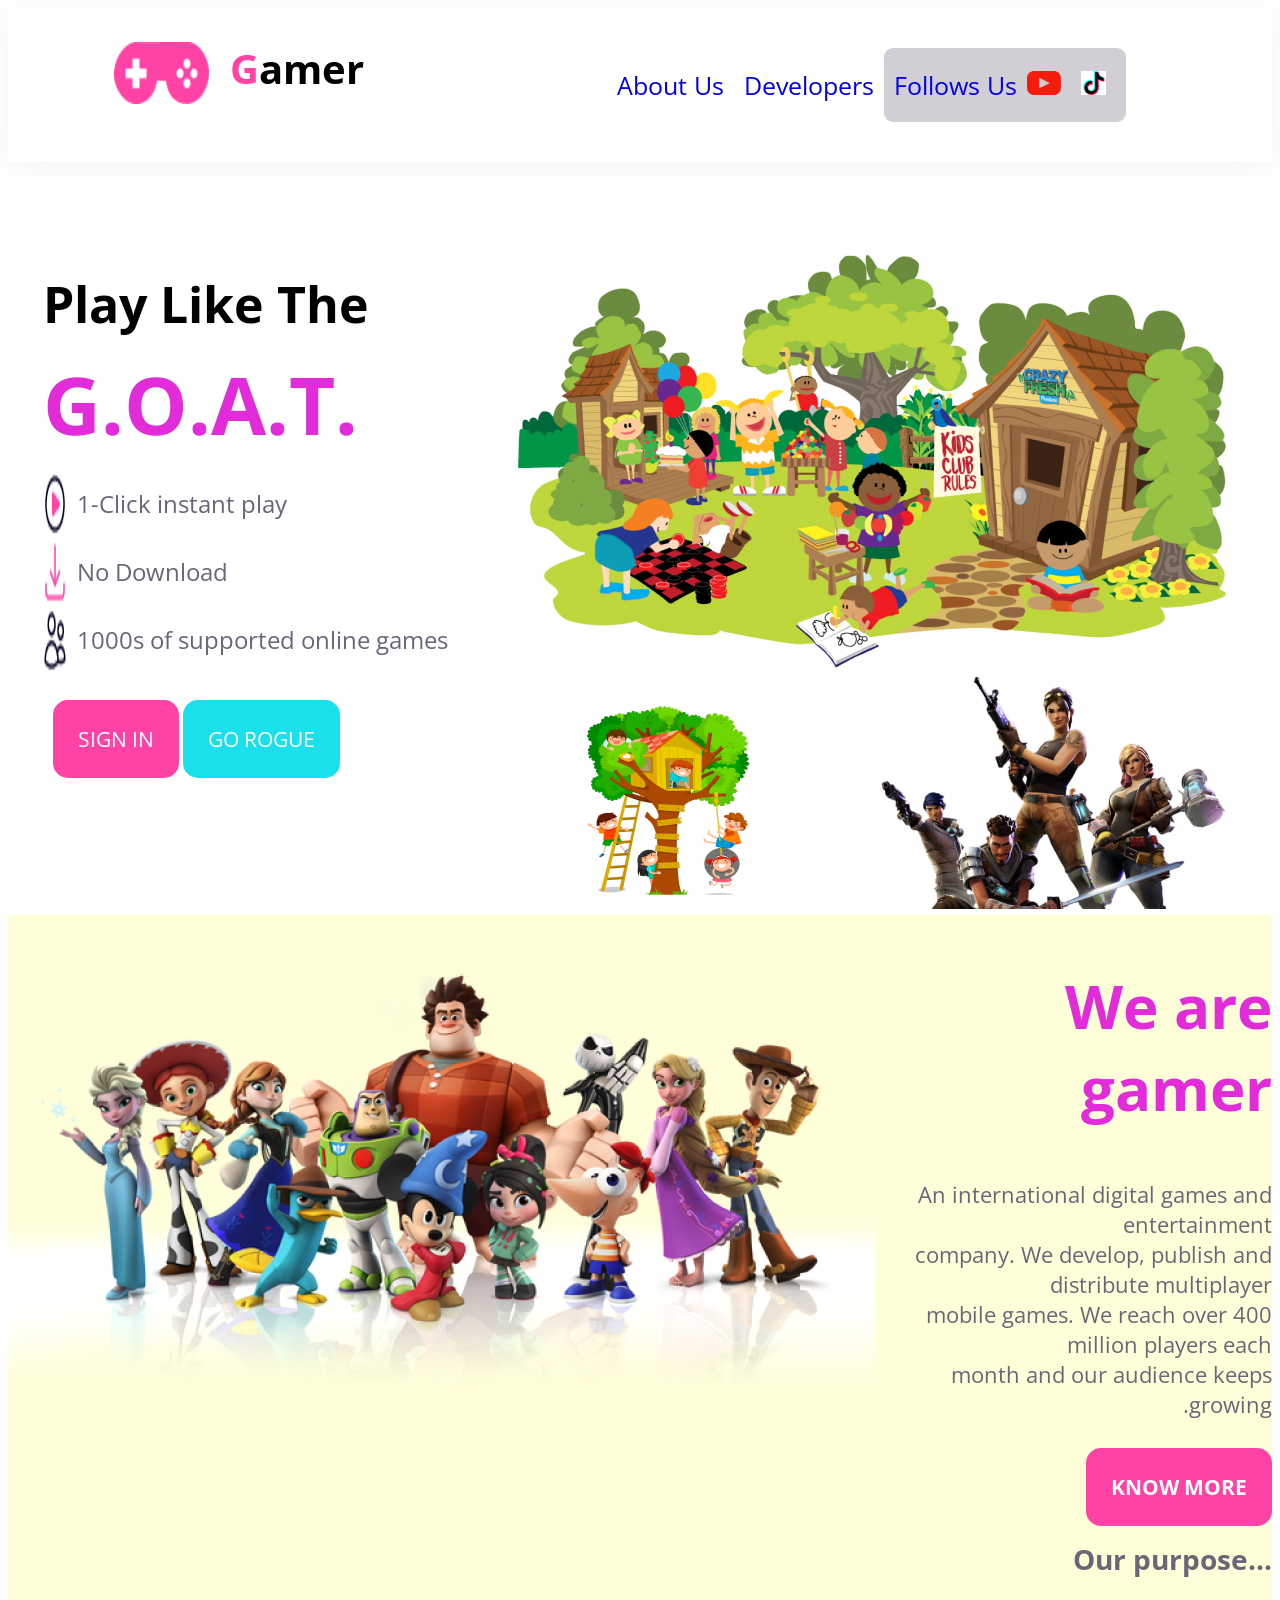
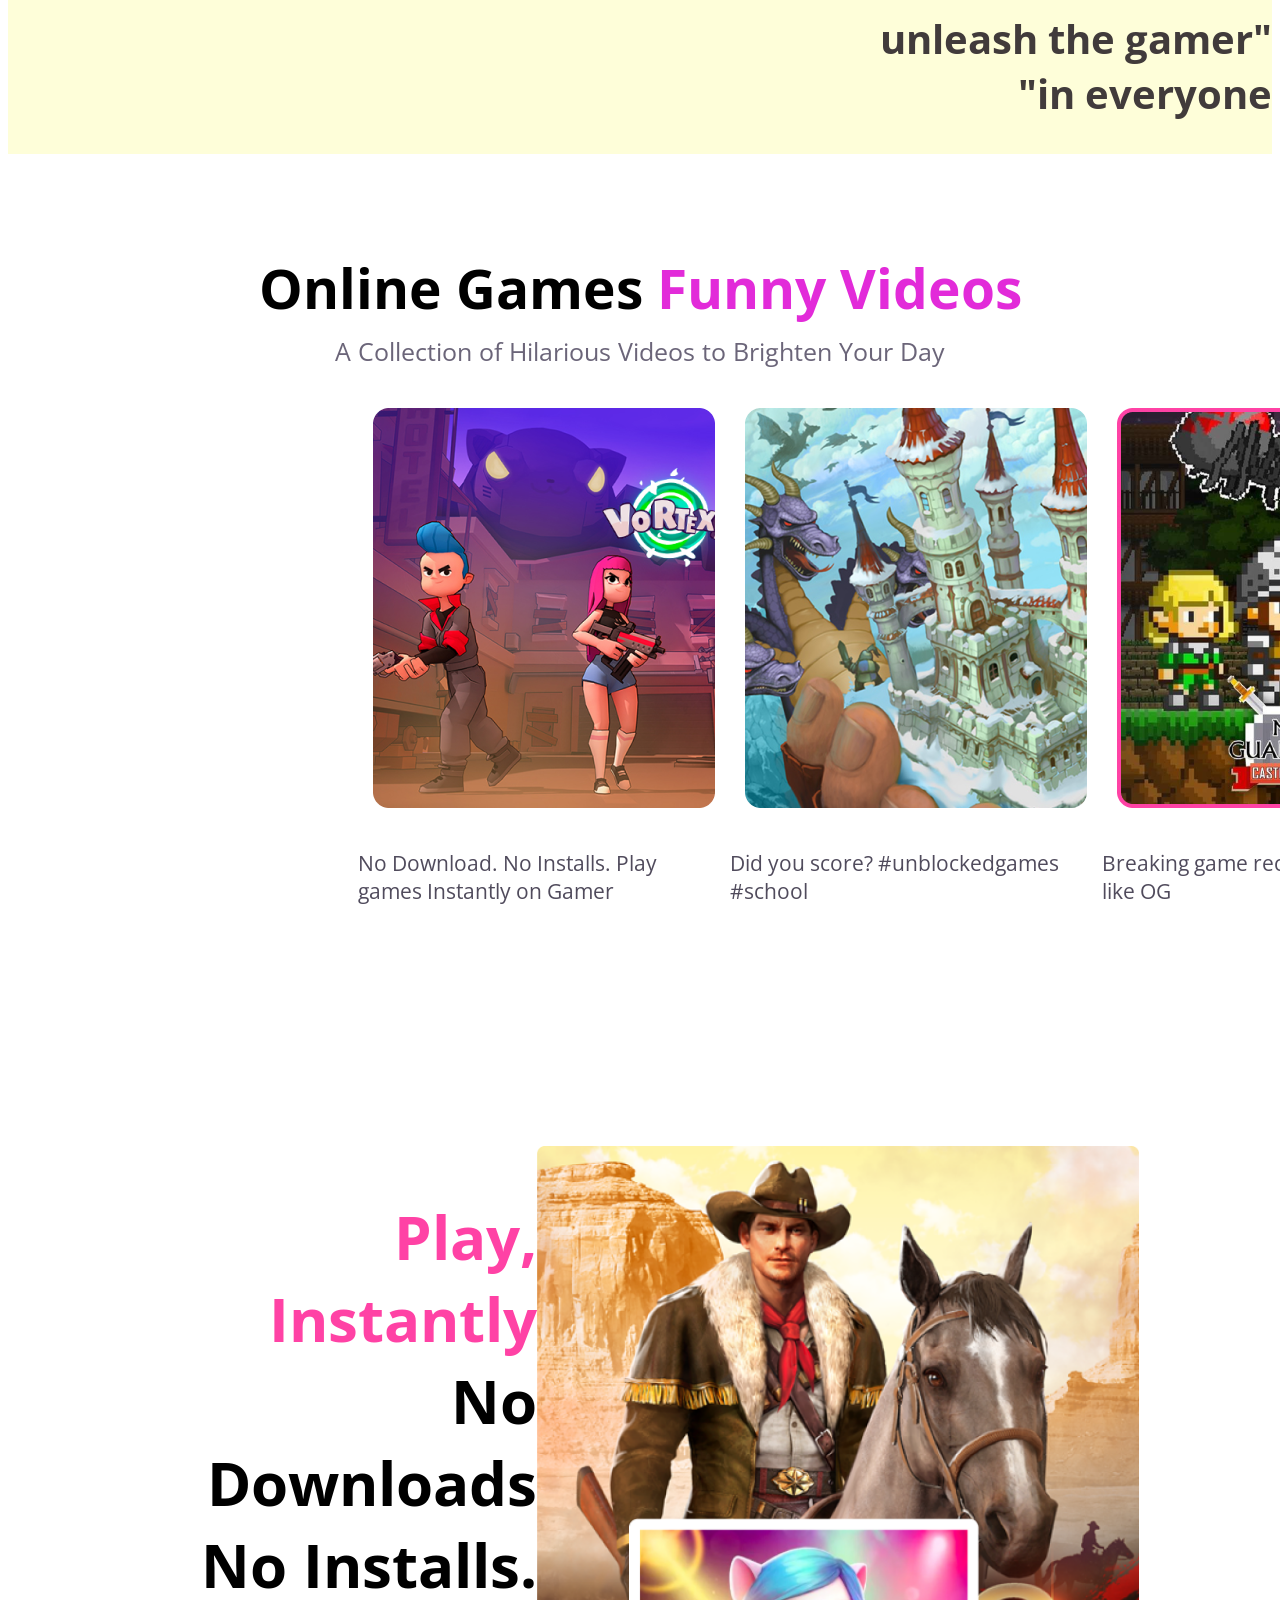
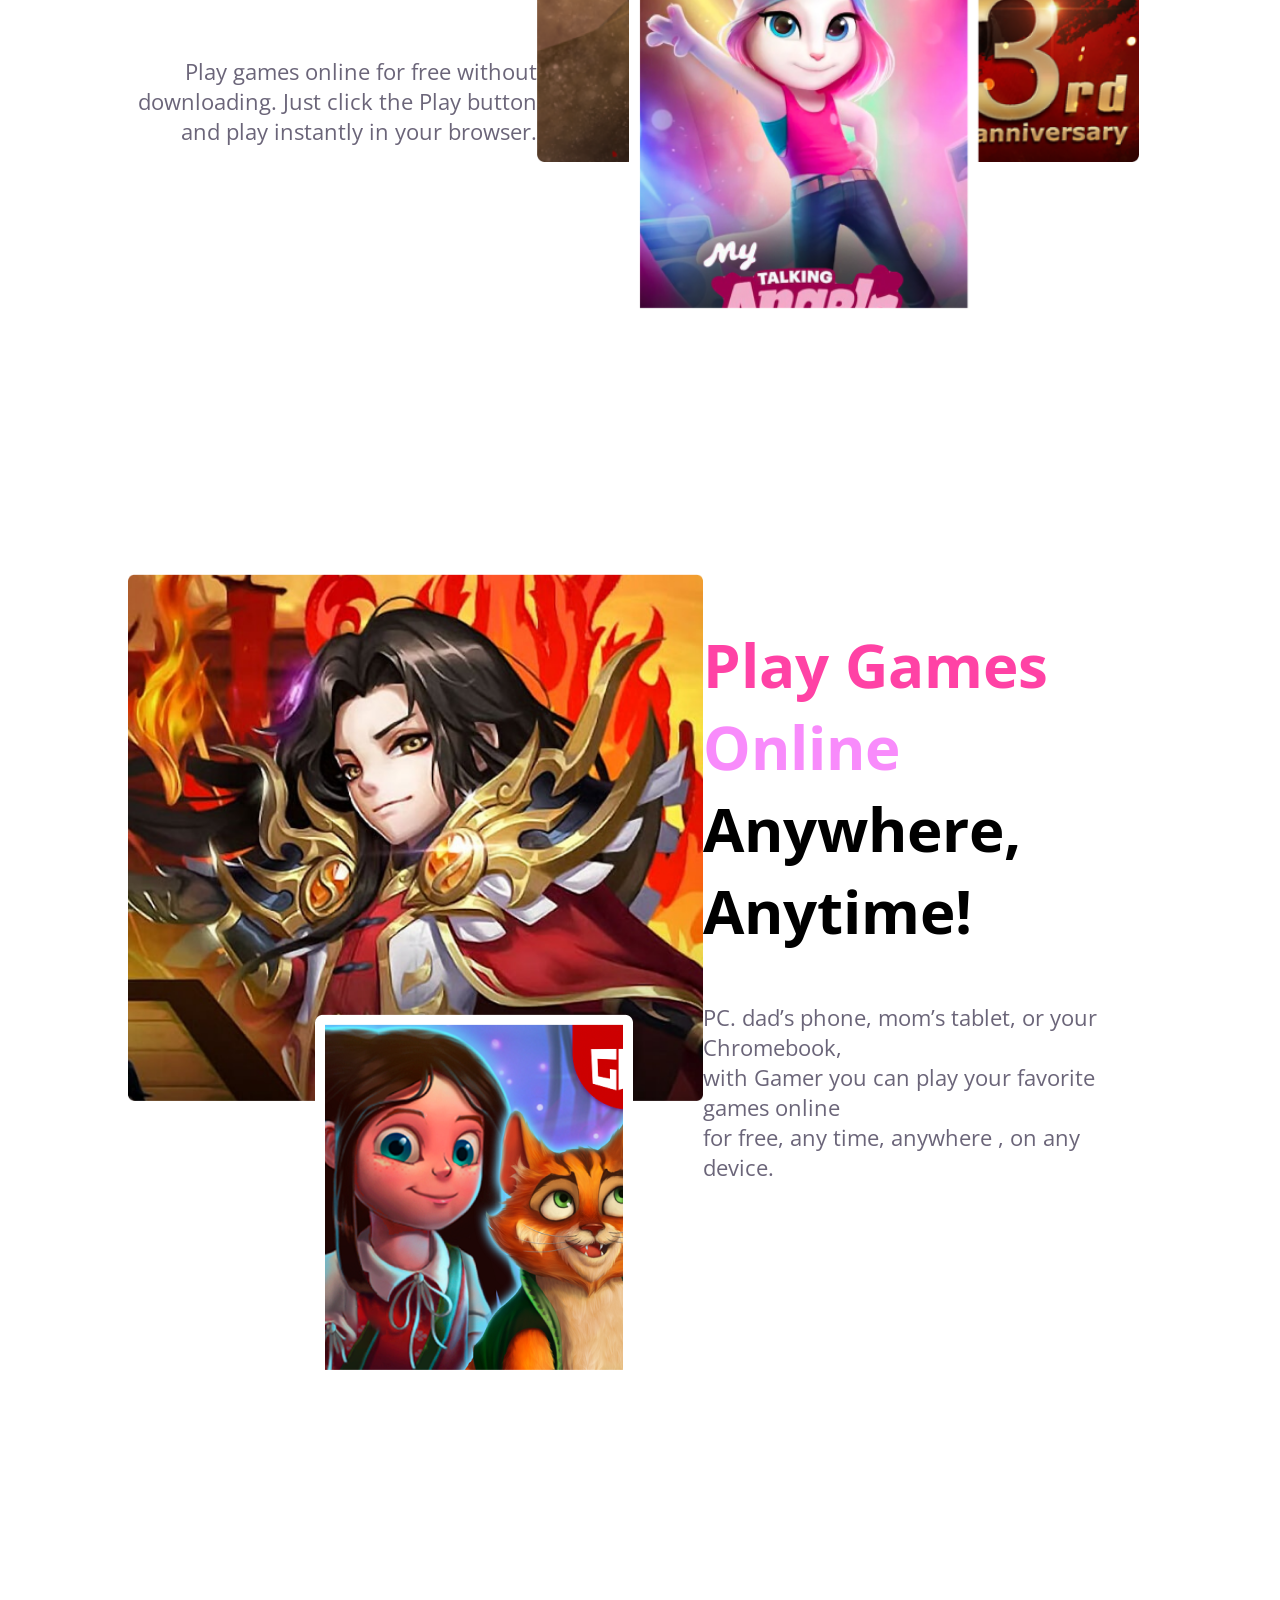
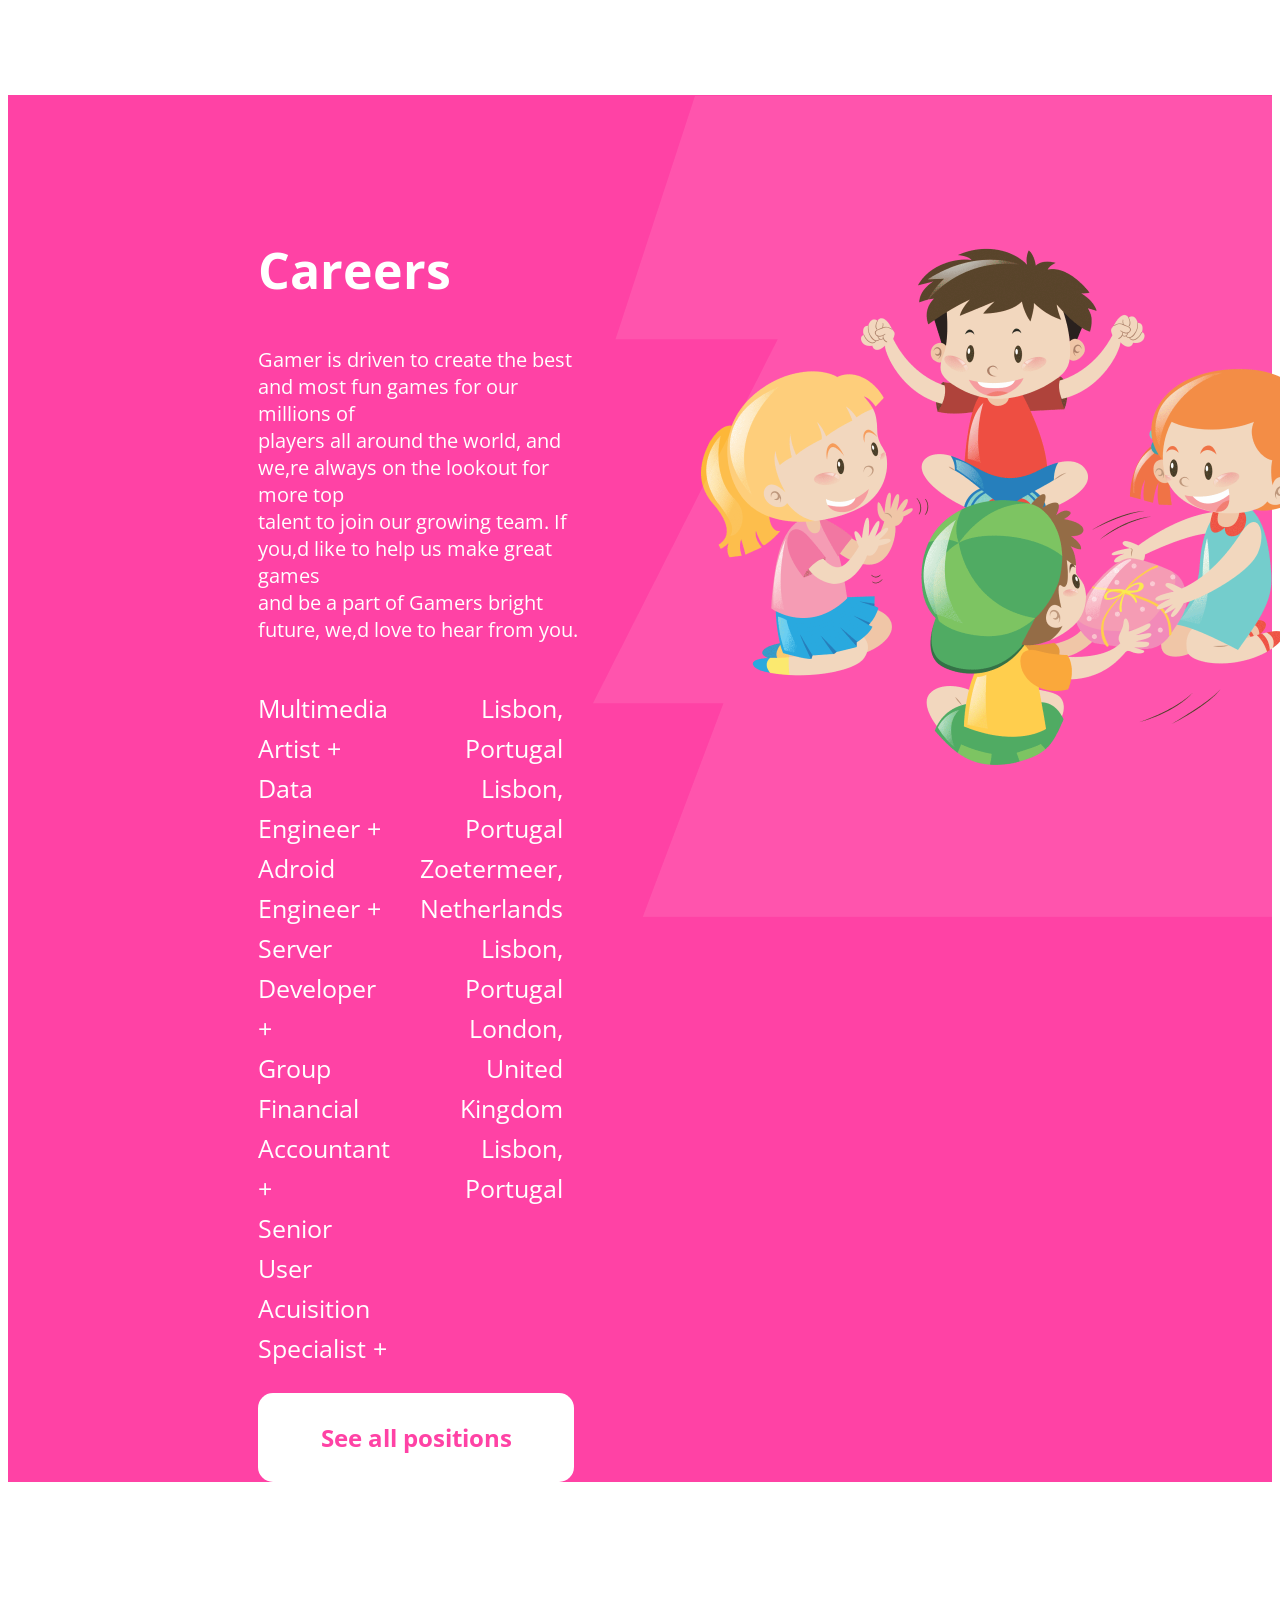
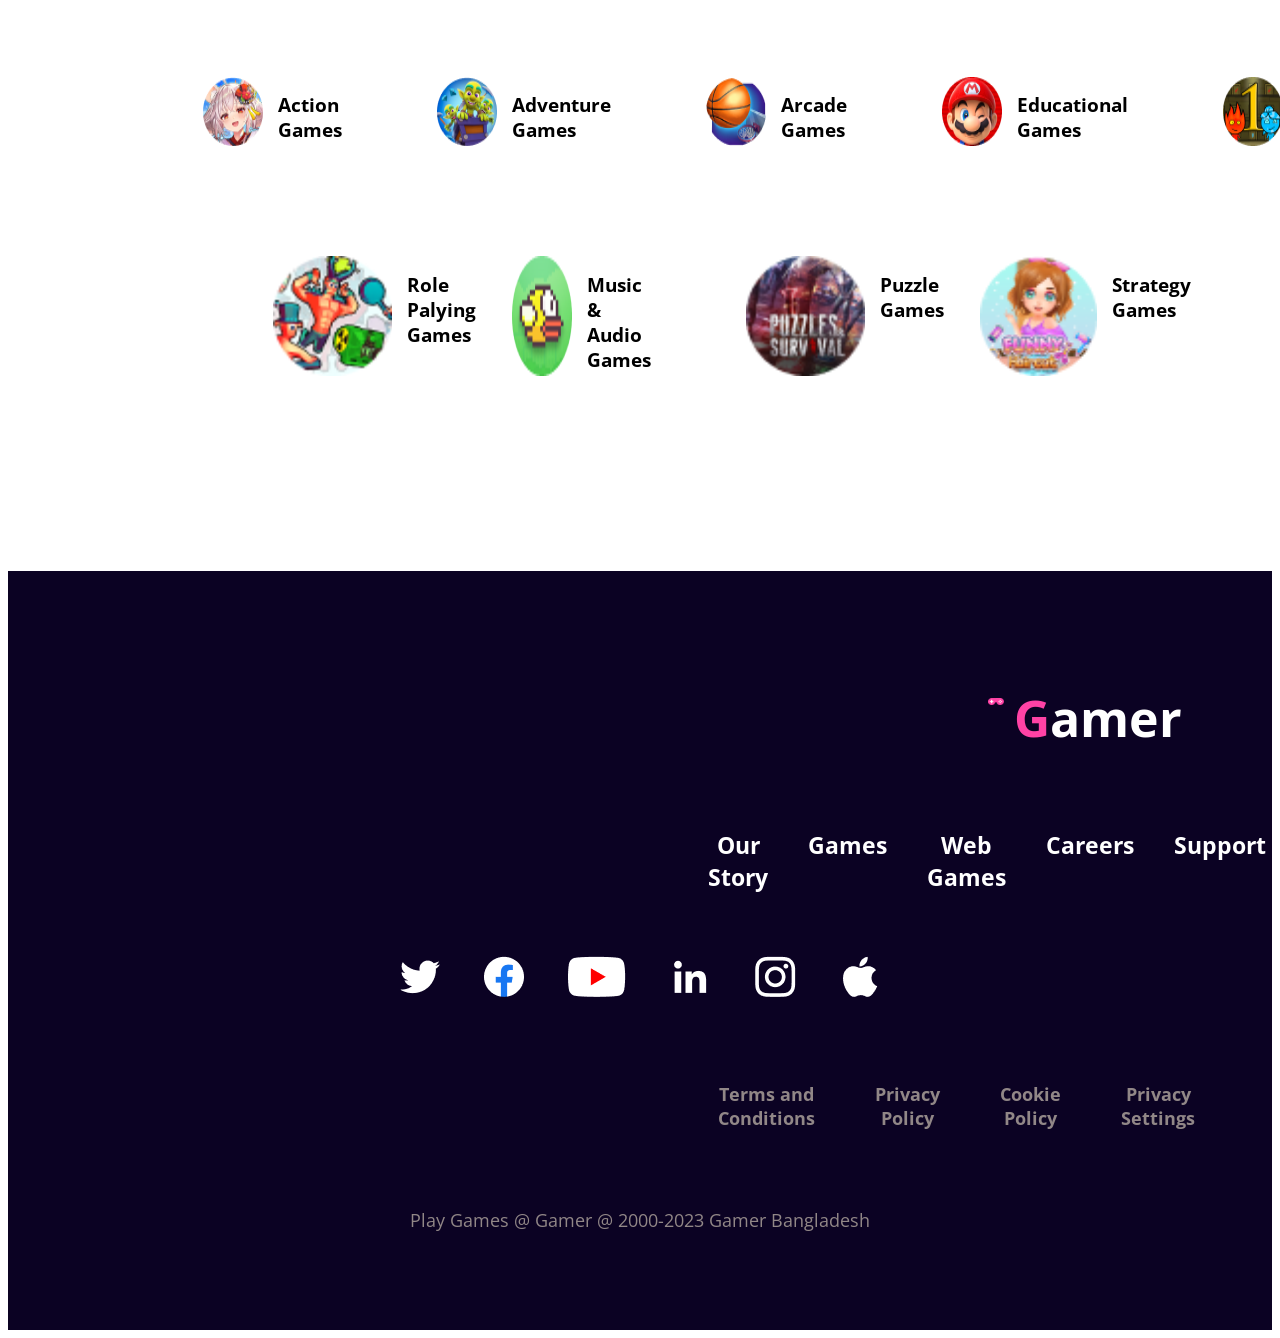
==== index.html @ 328d9df9 "second commit" ====
<!DOCTYPE html>
<html lang="en">
<head>
    <meta charset="UTF-8">
    <meta name="viewport" content="width=device-width, initial-scale=1.0">
    <title> Gamer website</title>
    <link rel="stylesheet" href="gamer.css">
</head>
<body>
     <header>
        <nav>
             <div class="gamer_logo">
                <img src="images/Frame (3).png">
                <h1><span class="game_title">G</span>amer</h1>
             </div> 
             <div class="nav_title">
                <ul>
                    <li><a href="#">About Us</a></li>
                    <li><a href="#"> Developers</a></li>
                    <botton class="menu_logo">
                        <a href="#">Follows Us
                        <li><img src="images/Vector (1).png" alt=""></li>
                        <li><img src="images/tik-tok 1 (2).jpg" alt=""></li>
                    </a>
                    </botton>
                </ul>
             </div>
        </nav>
    </header>
      <main>
     <section class="main_container">
            <div class="play_container">
          <div class="play_titles">
          <h2>Play Like The</h2>
          <h1>G.O.A.T.</h1>
        <div class="banner_des">
            <img src="images/Frame.png" alt="">
            <p>1-Click instant play</p>
        </div>
        <div  class="banner_des">
            <img src="images/Frame (2).png" alt="">
            <p>No Download</p>
        </div>
        <div  class="banner_des">
            <img src="images/Frame (4).png" alt="">
            <p>1000s of supported online games</p>
        </div>
          <div class="bottom">
          <bottom class="btn_primary"> SIGN IN</bottom>
          <bottom class="btn_secondry">GO ROGUE</bottom>
          </div>
          </div>
          <div class="banner_img">
          <img src="images/Group 18.png">
          </div>
        </div>
<!-- 1st section 1st part  close-->
        
        <div class="play_des">
        <div> 
            <img src="images/pngwing 4.png">
        </div>
        <div class="game_info">
            <h1 dir="rtl">We are gamer</h1>
            <p dir="rtl">An international digital games and entertainment <br>
                company. We develop, publish and distribute multiplayer <br>
                mobile games. We reach over 400 million players each <br>
                month and our audience keeps growing.</p>
                <h2 dir="rtl"><bottom  class="btn_primary">KNOW MORE</bottom></h2>
            <h3 dir="rtl">...Our purpose</h3>
            <h2 dir="rtl">"unleash the gamer in everyone"</h2>
        </div>
        </div>
        </section>
<!-- 1st section 2nd part close -->
         <section>
          <div class="online">
             <h1>Online Games <span class="funny">Funny Videos</span></h1>
             <p>A Collection of Hilarious Videos to Brighten Your Day</p>
          </div>
          <div class="four_img">
          <div class="image_info">
            <img src="images/Rectangle 4.png">
            <p>No Download. No Installs. Play<br>games Instantly on Gamer</p>
          </div>
          <div class="image_info">
            <img src="images/Rectangle 5.png">
            <p>Did you score? #unblockedgames<br>#school</p>
          </div>
          <div class="image_info">
            <img src="images/Rectangle 7.png">
            <p>Breaking game records<br>
                like OG</p>
          </div>
          <div class="image_info">
            <img src="images/Rectangle 6.png">
            <p>Busted gaming on school laptop,<br>
                but you are still lit.</p>
          </div>
        </div>
        </section> 
<!-- second section done -->
        <section class="main_3rd_section">
    <div class="img_title">
        <div class="img_title_info">
            <h1 dir="rtl"><span class="Instantly">,Play Instantly</span><br>No Downloads<br>.No Installs</h1>
            <p dir="rtl">Play games online for free without<br> downloading. Just click the Play button<br> 
            .and play instantly in your browser</p>
        </div>
        <div>
            <img src="images/Rectangle 55.png" alt="">
        </div>
    </div>
        <div class="position_img_1">
            <img src="images/Rectangle 66.png" alt="">
        </div>
        <!-- 1st part done of 3rd section -->
    <div class="img_title">
        <div>
          <img src="images/Rectangle 67.png">
        </div>
        <div class="img_title_info">
         <h1><span class="Instantly">Play Games</span> <br><span class="anywhere">Online</span> Anywhere,<br> Anytime!</h1>
         <p>PC. dad’s phone, mom’s tablet, or your Chromebook,<br> 
            with Gamer you can play your favorite games online <br>
            for free, any time, anywhere , on any device.</p>
        </div>
    </div>
        <div class="position_img_2">
            <img src="images/Rectangle 78.png" alt="">
        </div>
        <!-- 2nd part done of 3rd section -->
       </section>
     <section class=" main_fourth">
        <div class="careers">
        <div class="careers_info">
        <h1>Careers</h1>
        <p>Gamer is driven to create the best and most fun games for our millions of <br>
            players all around the world, and we,re always on the lookout for more top <br>
            talent to join our growing team. If you,d like to help us make great games <br>
            and be a part of Gamers bright future, we,d love to hear from you.</p>
        </div>
        <div class="description_p">
        <div>
            <p>Multimedia Artist +<br>

                Data Engineer +<br>
                
                Adroid Engineer +<br>
                
                Server Developer +<br>
                
                Group Financial Accountant +<br>
                
                Senior User Acuisition Specialist +</p>
        </div>
        <div>
            <p dir="rtl">Lisbon, Portugal<br>

                Lisbon, Portugal<br>
                
                Zoetermeer, Netherlands<br>
                
                Lisbon, Portugal<br>
                
                London, United Kingdom<br>
                
                Lisbon, Portugal</p>
        </div>
    </div>
        <div class="see_all">
            <h2>See all positions</h2>
        </div>
    </div>
        <div class="banner_img">
            <img src="images/Group 65.png" alt="">
        </div>
       </section>
       <!-- fourth section done -->
           <section>
            <div class="icons_container">
            <div class="five_icons">
                   <div class="icons_title">
                    <img src="images/Rectangle 11.png" alt="">
                    <h3>Action Games</h3>
                   </div>
                   <div class="icons_title">
                    <img src="images/Rectangle 12.png" alt="">
                    <h3>Adventure Games</h3>
                   </div>
                   <div class="icons_title">
                    
                    <img src="images/Rectangle 13.png" alt="">
                    <h3>Arcade Games</h3>
                   </div> 
                   <div class="icons_title">
                    <img src="images/Rectangle 14.png" alt="">
                    <h3>Educational Games</h3>
                   </div>
                   <div class="icons_title">
                    <img src="images/Rectangle 15.png" alt="">
                    <h3>Word Games</h3>
                   </div>
            </div>
             <div class="four_icons">
                <div class="icons_title">
                    <img src="images/Rectangle 16.png" alt="">
                    <h3>Role Palying Games</h3>
                </div>
                <div class="icons_title">
                    <img src="images/Rectangle 17.png" alt="">
                    <h3>Music & Audio Games</h3>
                </div>
                <div class="icons_title">
                    <img src="images/Rectangle 18.png" alt="">
                    <h3>Puzzle Games</h3>
                </div>
                <div class="icons_title">
                    <img src="images/Rectangle 19.png" alt="">
                    <h3>Strategy Games</h3>
                </div>
            </div>
        </div>
        </section>
        <!-- fifth section done -->
    </main>
    <!-- Footer starting -->
     <footer class="footer_container">
        <div class="gamer_picture">
            <img src="images/Frame (3).png">
            <h1><span class="game_title">G</span>amer</h1>
         </div>
         <div class="footer_des">
            <h3>Our Story</h3>
            <h3>Games</h3>
            <h3>Web Games</h3>
            <h3>Careers</h3>
            <h3>Support</h3>
            <h3>My Account</h3>
         </div>
         <div class="social_icons">
            <img src="images/twitter 1.png" alt="">
            <img src="images/facebook 1.png" alt="">
            <img src="images/Group 49.png" alt="">
            <img src="images/linkedin 1.png" alt="">
            <img src="images/instagram 1.png" alt="">
            <img src="images/apple 1.png" alt="">
         </div>
         <div class="terms">
            <h5>Terms and Conditions</h5>
            <h5>Privacy Policy</h5>
            <h5>Cookie Policy</h5>
            <h5>Privacy Settings</h5>
         </div>
         <div class="footer_nav">
         <p>Play Games @ Gamer @ 2000-2023 Gamer Bangladesh</p>
        </div>
    </footer> 
</body>
</html>
---- gamer.css ----
@import url('https://fonts.googleapis.com/css2?family=Open+Sans:ital,wght@0,300..800;1,300..800&display=swap');
*{
    font-family:  "Open Sans", sans-serif;

}
 
 header{
    background: #FFF;
    box-shadow: 0px 4px 30px 0px rgba(0, 0, 0, 0.05);
} 
nav{
    display: flex;
    justify-content: space-around;
    justify-items: center;
}
.gamer_logo{
    display:flex;
    text-align: center;
    gap:20px;
} 
.gamer_logo img{
    width:40%;
    height:40%;
    padding-top: 34px;
}
.gamer_logo h1{
    font-size:40px;
} 
.game_title{
    color:#FF42A5;
}
.nav_title ul li{
        padding:10px;
        list-style:none;
}
.nav_title ul li a{
    text-decoration: none;
    font-size: 25px;
}
.nav_title ul{
    display:flex;
    margin:20px;
    padding:20px;
    align-items: center;
    
}
.menu_logo a{
   display:flex;
   align-items: center;
   text-decoration: none;
   font-size: 25px;
}
.menu_logo{
    border:none;
    border-radius: 9px;
    background-color: rgb(11,2,35,0.19);
    padding:10px;
}

/* header done */



.play_titles h2{
      font-size: 50px;
}
.play_titles h1{
    font-size: 80px;
    color:rgb(226, 43, 217);
    line-height: 0.01px;
}
.banner_des {
    display:flex;
    
}
.banner_des p{
    color: #6b6579;
    font-size:24px;
    line-height:20.09px;
    padding-left:10px;
}

.bottom{
    padding-top:40px;
    margin:10px;
}
.btn_primary{
    color:white;
    background-color: #FF42A5;
    border-radius: 15px;
    font-size:21px;
    padding:25px;
}
.btn_secondry{
    color:white;
    background-color:rgb(25, 224, 235);
    border-radius: 15px;
    font-size:21px;
    padding:25px;
}
/* .play_titles{

    background-image: url(images/Group 14.png);
    background-size:cover;
} */
.main_container{
    padding:66px 0px 88px 0px;
}
.play_container{
    display: flex;
    justify-content: space-around;
}
.play_des{
    display:flex;
    justify-content: space-around;
    background-color: rgb(254, 254, 217);
}
.game_info h1{
    font-size: 60px;
    color:rgb(226, 43, 217);
}
.game_info p{
    font-size:22px;
    color: #6b6579;
}
.game_info h3{
    font-size: 28px;
    color: #6b6579;
}
.game_info h2{
    font-size: 40px;
    color:rgb(65, 59, 59);
}
/* .game_info .bottom{
    padding-right:
} */


/* 1st section done */

.funny{
    color:rgb(226, 43, 217);
}
.online{
    text-align: center;
}
.online h1{
    font-size: 55px;
    font-weight: 900px;
    line-height: 0.01;
}
.online p{
    font-size: 25px;
    color: #6b6579;
}
.image_info p{
    font-size:21px;
    color: #504b5c;
}
 .image_info img{
    padding:15px;
} 
.four_img{
     display:flex;
     padding-left:350px;
     padding-bottom: 100px;
}
/* second section done */

.img_title h1{
         font-size: 60px;
}
.Instantly{
        color:#FF42A5;
}
.img_title{
      display:flex;
      justify-content: space-around;
}
.img_title_info p{
     font-size: 22px;
     color: #6b6579;
}
.position_img_1{
    bottom: 100px;
    text-align: center;
    position:relative;
    top:-250px;
    right:-170px;
}
.position_img_1 img{
    width:350px;
}
.img_title img{
    width:100%;
}
/* 1st part done of 3rd section */
.position_img_2{
    text-align: center;
    position:relative;
    bottom:190px;
    left:-160px;
}
.anywhere{
    color:#f88bfb;
}
 .main_3rd_section{
    padding:70px;
    margin:50px;
    max-width: 80%;
 }
/* 2nd part done of 3rd section */


.main_fourth{
    color:#FFF;
    background-color: #FF42A5;
    display:flex;
    justify-content: space-between;
}
.careers{
   padding-left:250px;
   padding-top:100px;
}
.careers_info h1{
    font-size: 50px;
}
.careers_info p{
    font-size: 20px;
}
.description_p{
    display:flex;
}
.description_p p{
    font-size: 25px;
    line-height: 40px;
    padding:0px 30px 0px 0px;
}
.see_all{
    border-radius: 15px;
    border:2px;
    width:300px;
    color:#FF42A5;
    background-color: #FFF;
    padding:8px;
    text-align: center;

}
/* fourth section done */

 .icons_container{
    padding:120px;
    margin:20px;
} 
.five_icons{
    display:flex;
}
.four_icons{
    display:flex;
    padding-left:70px;
}
.icons_title{
    display:flex;
    padding:40px;
    width:300px;
}
.icons_title h3{
    padding-top: 12px;
}
.icons_title img{
    padding:15px;
}
/* fifth section done */

/* Footer start */
.footer_container{
    text-align: center;
    background-color:#0B0223 ;
    padding:80px;

}


.gamer_picture{
    display:flex;
    margin-left: 900px;
}
.gamer_picture h1{
    color:#FFF;
    font-size:50px;
}
.gamer_picture img{
    width:8%;
    height:8%;
    padding-top:47px;
    padding-right: 10px;
}
.footer_des{
    display:flex;
    margin-left: 600px;
    color:#FFF;
    font-size: 20px;
}
.footer_des h3{
    padding:20px;
}
.terms{
    display:flex;
    margin-left: 600px;
    
}
.terms h5{
    padding:30px;
    color:#918787;
    font-size: 18px;
}
.social_icons img{
    padding:20px;
}
.footer_nav{
    color:#918787;
    font-size: 18px;
}




@media screen and (max-width:576px){
    nav, .nav_title ul{
        flex-direction: column;
    }
    .play_container, .play_des, .img_title, .main_fourth{
        flex-direction: column;
    }
    .banner_img img, .play_des img{
        max-width: 100%;
    }
    
    .game_info h1{
        font-size:20px;
    }
    .game_info p, .game_info h3, .game_info h2{
        font-size: 15px;
    }
    .btn_primary, .btn_secondry{
        font-size:10px;
        padding:5px;
    }
.gamer_logo img{
    width:20%;
    padding-top: 45px;
}
.gamer_logo{
    margin-left: 85px;
}
.menu_logo a {
        font-size:10px;
}
.play_titles h2{
        font-size: 20px;
}
.play_titles h1{
      font-size: 25px;
}
.play_titles, .game_info, .img_title_info{
    text-align: center;
}
.banner_des{
    margin-left: 100px;
}
.banner_des p{
    font-size:10px;
    padding-left:0px;
}
.four_img{
    flex-direction: column;
    padding-left: 0px;
    padding-bottom:0px;
}
.main_container{
    padding:0px 0px 0px 0px;
}
.online h1{
    font-size: 25px;
    font-weight: 100;
}
.online p, .image_info p{
    font-size:15px;
    text-align: center;
}
.image_info img{
    padding:opx;
    
} 
.img_title h1{
    font-size:20px;
}
.img_title p, .see_all h2{
    font-size: 10px;
}
.img_title img{
    width:100%;
}

.position_img_1 img{
    width:100px;
    position:absolute;
    bottom: 0px;
    top: 114px;
    right: 406px;
}
 .main_3rd_section{
        /* padding:0px; */
        margin:0px;
        /* max-width: 100%;  */
 }

.img_title img{
    margin-bottom: 60px;
}
.position_img_2 img{
        text-align: center;
        position:relative;
        bottom:135px;
        left:293px;
       width:100px;
}

.careers{
    padding-left: 5px;
    padding-top: 5px;
}
.careers_info p{
    font-size: 20px;
}
.description_p p{
    font-size: 15px;
}
.see_all{
    width:130px;
}
.icons_container{
    padding:5px;
    margin:5px;
}
 
.icons_title{
    padding:5px;
    width:80px;
}
.icons_title h3{
    font-size:8px;
}
.four_icons{
    padding-left: 0px;
}
.icons_title img{
    padding:0px;
    width:20px;
}
.gamer_picture{
    margin-left: 40px;
}
.gamer_picture h1{
    font-size: 30px;
}
.gamer_picture img{
    width:60px;
    padding-top: 30px;
}
.footer_des h3{
    padding:2px;
    font-size: 12px;
    /* width:100px; */
}
.footer_des, .terms{
    margin-left: 0px; 
}
.terms h5{
    padding:10px;
    font-size: 10px;
}
.footer_nav p{
    font-size: 14px;
}
.footer_container{
    padding:30px;
}
}


@media screen and (min-width:577px) and (max-width:992px) {
    
    



}
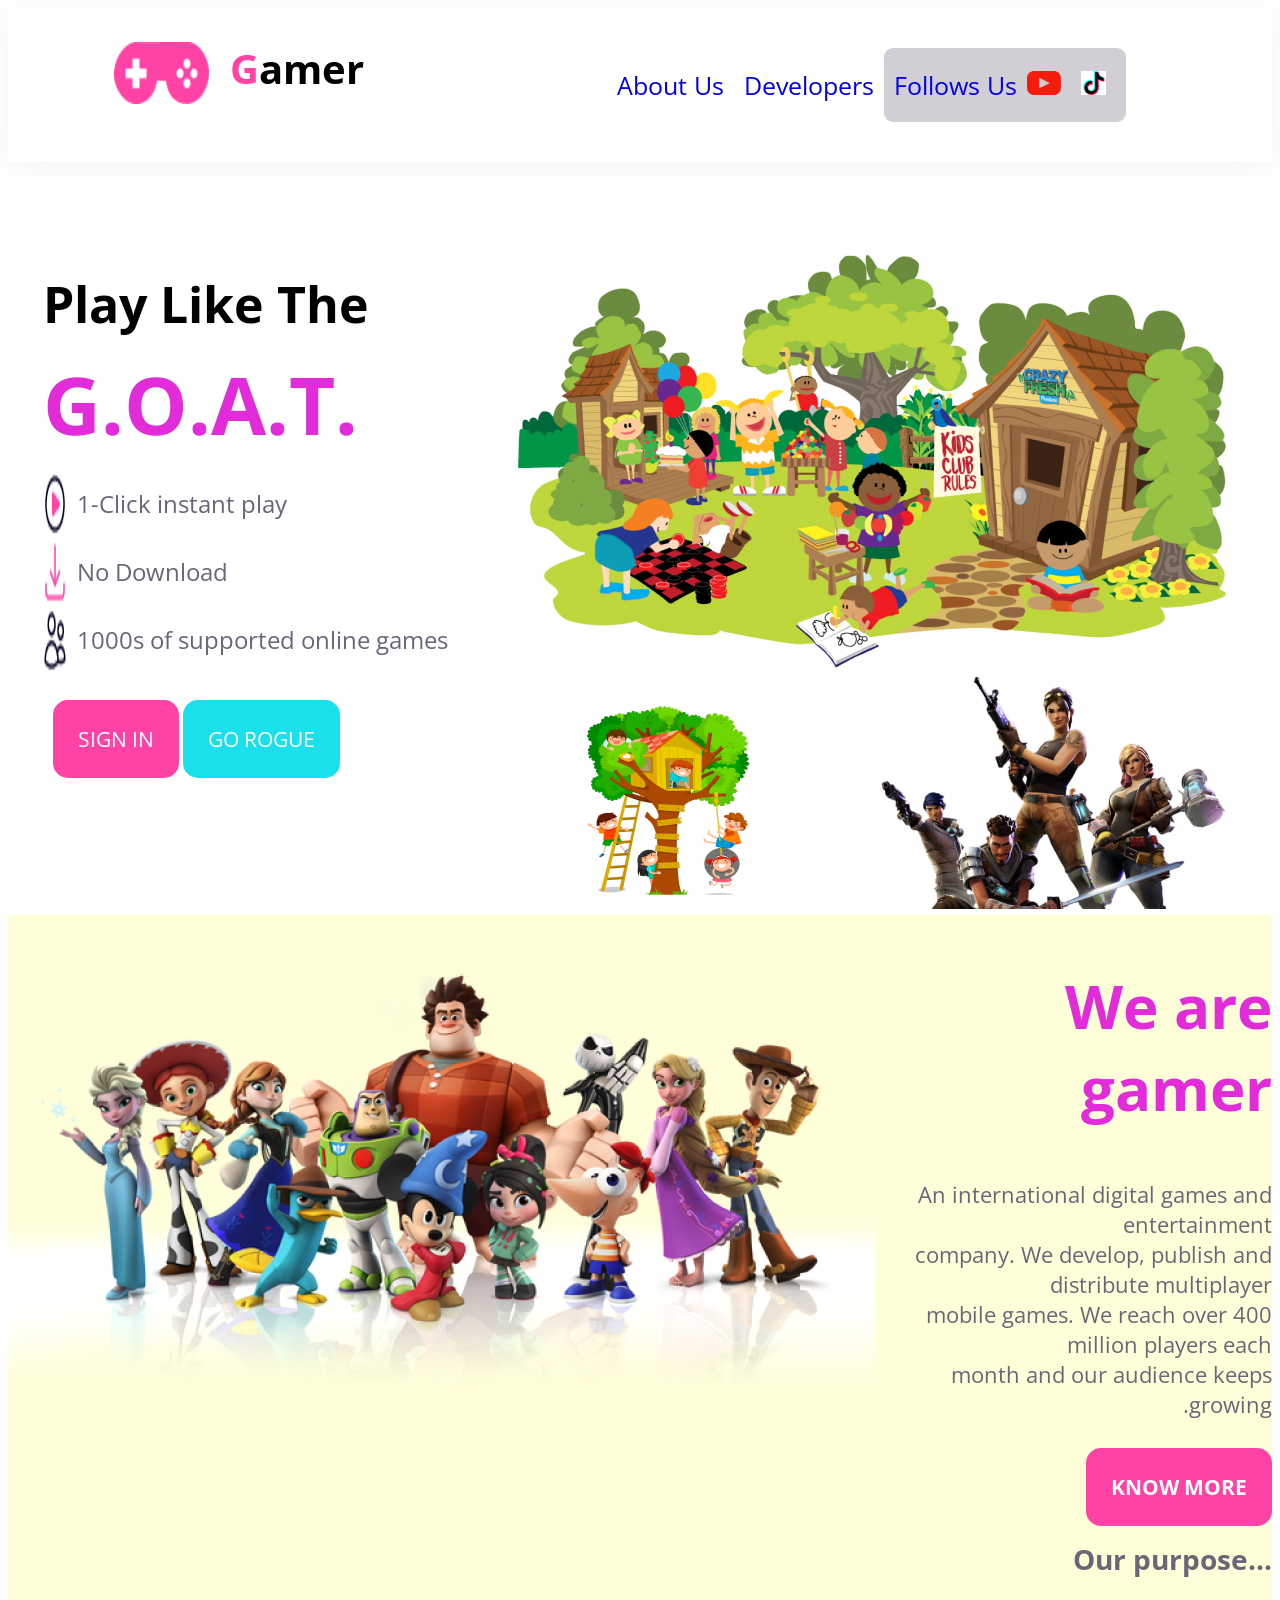
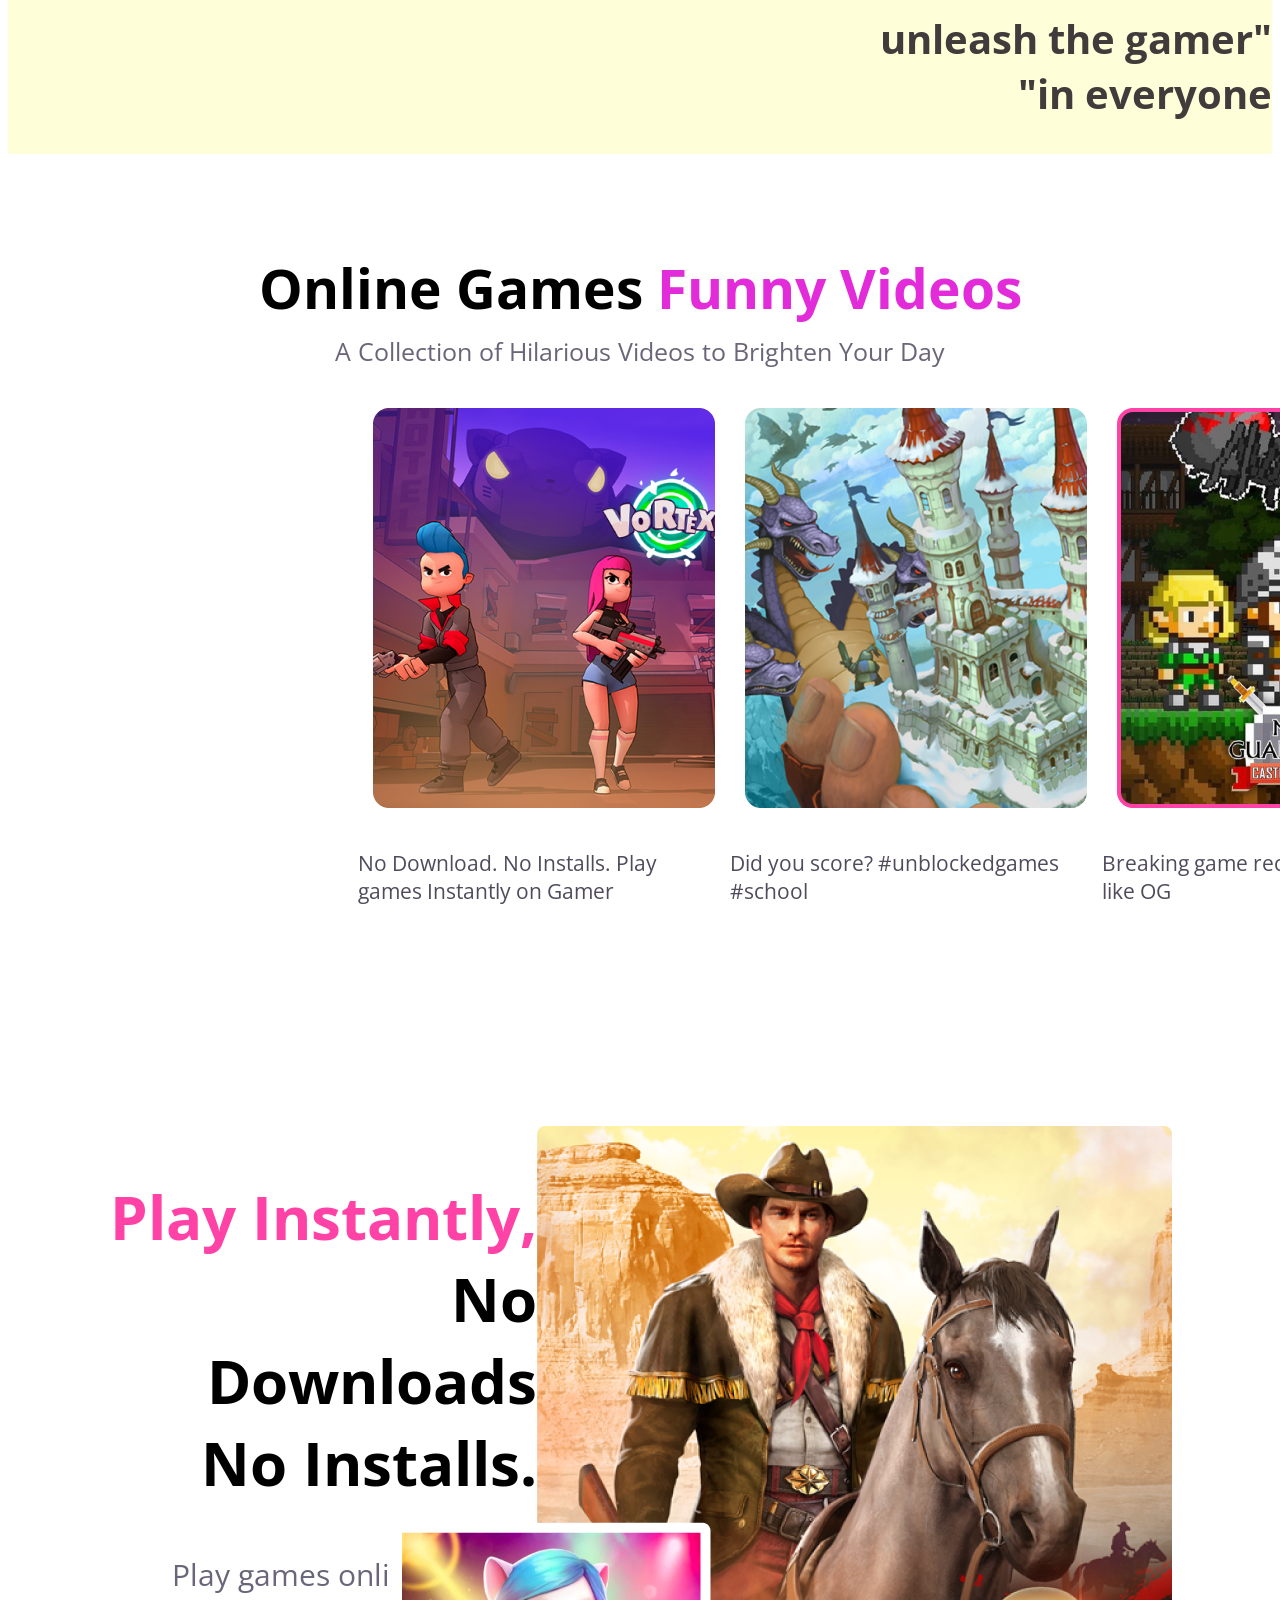
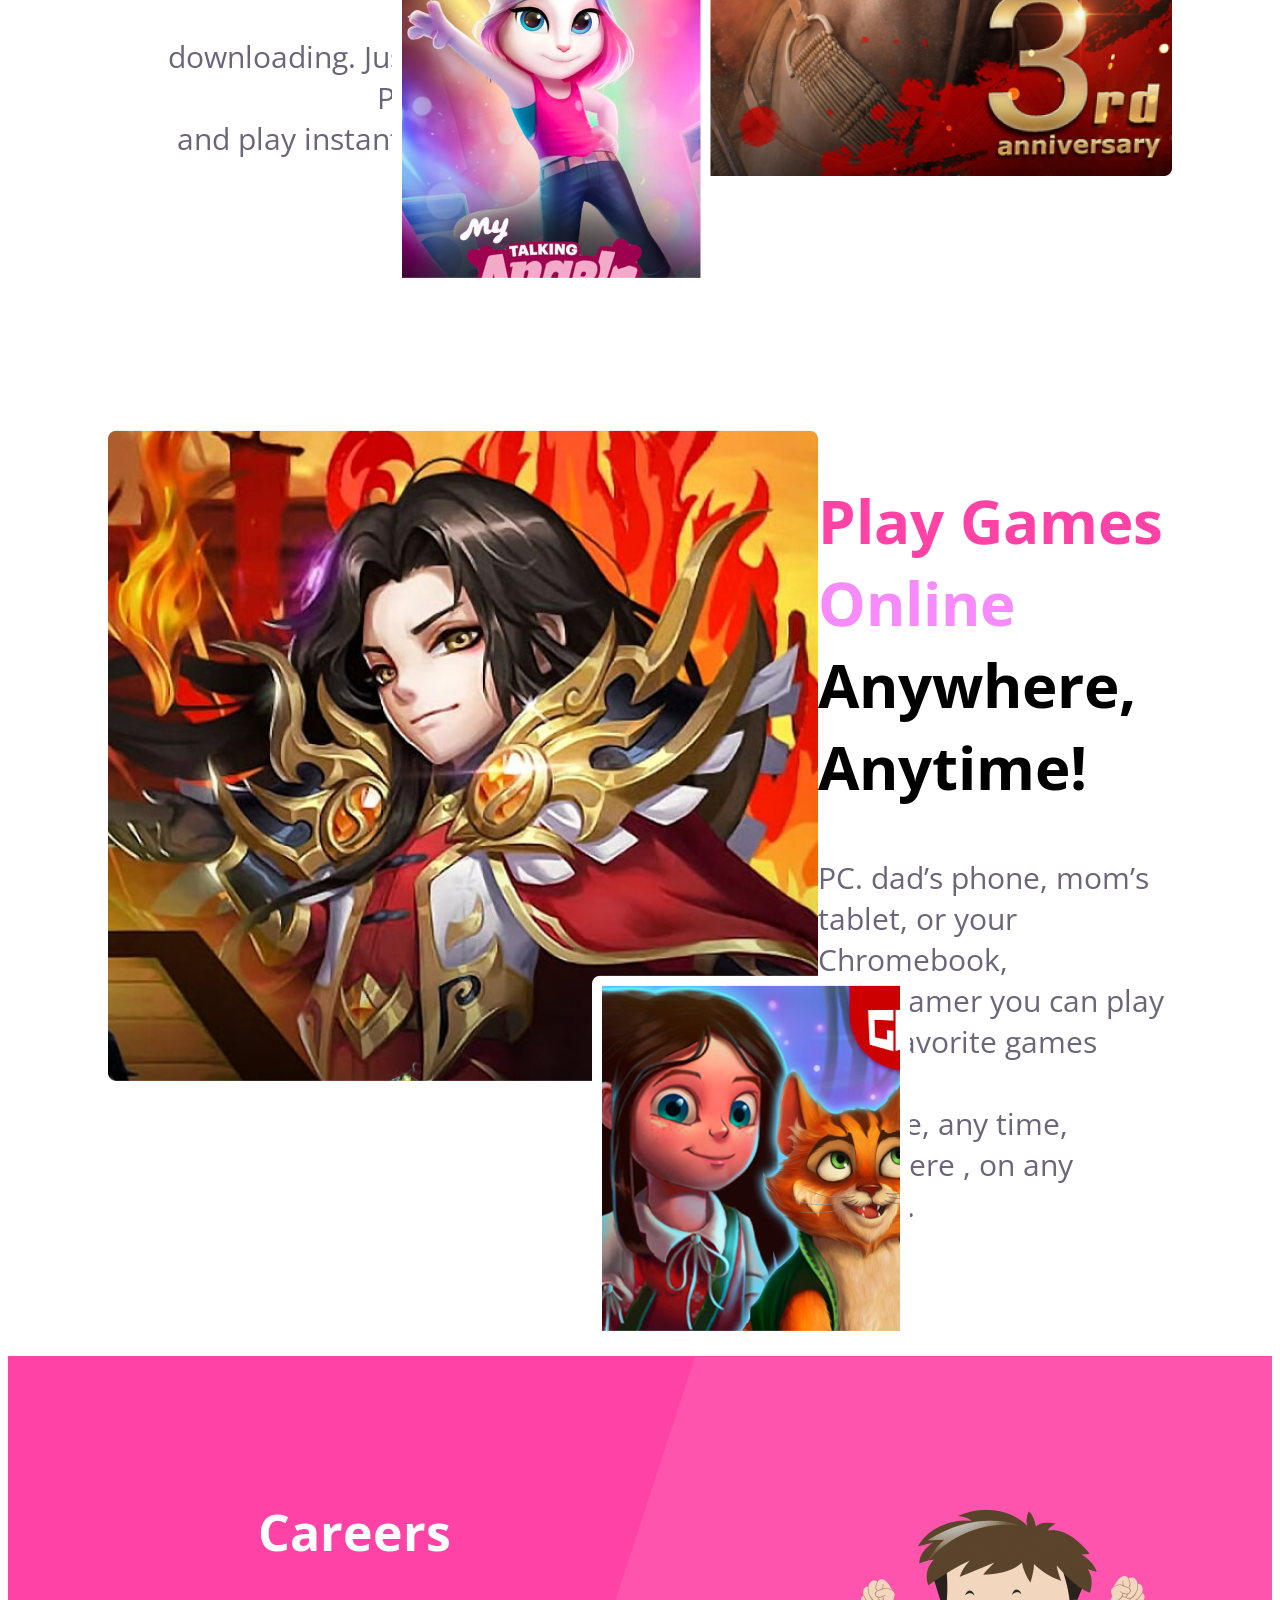
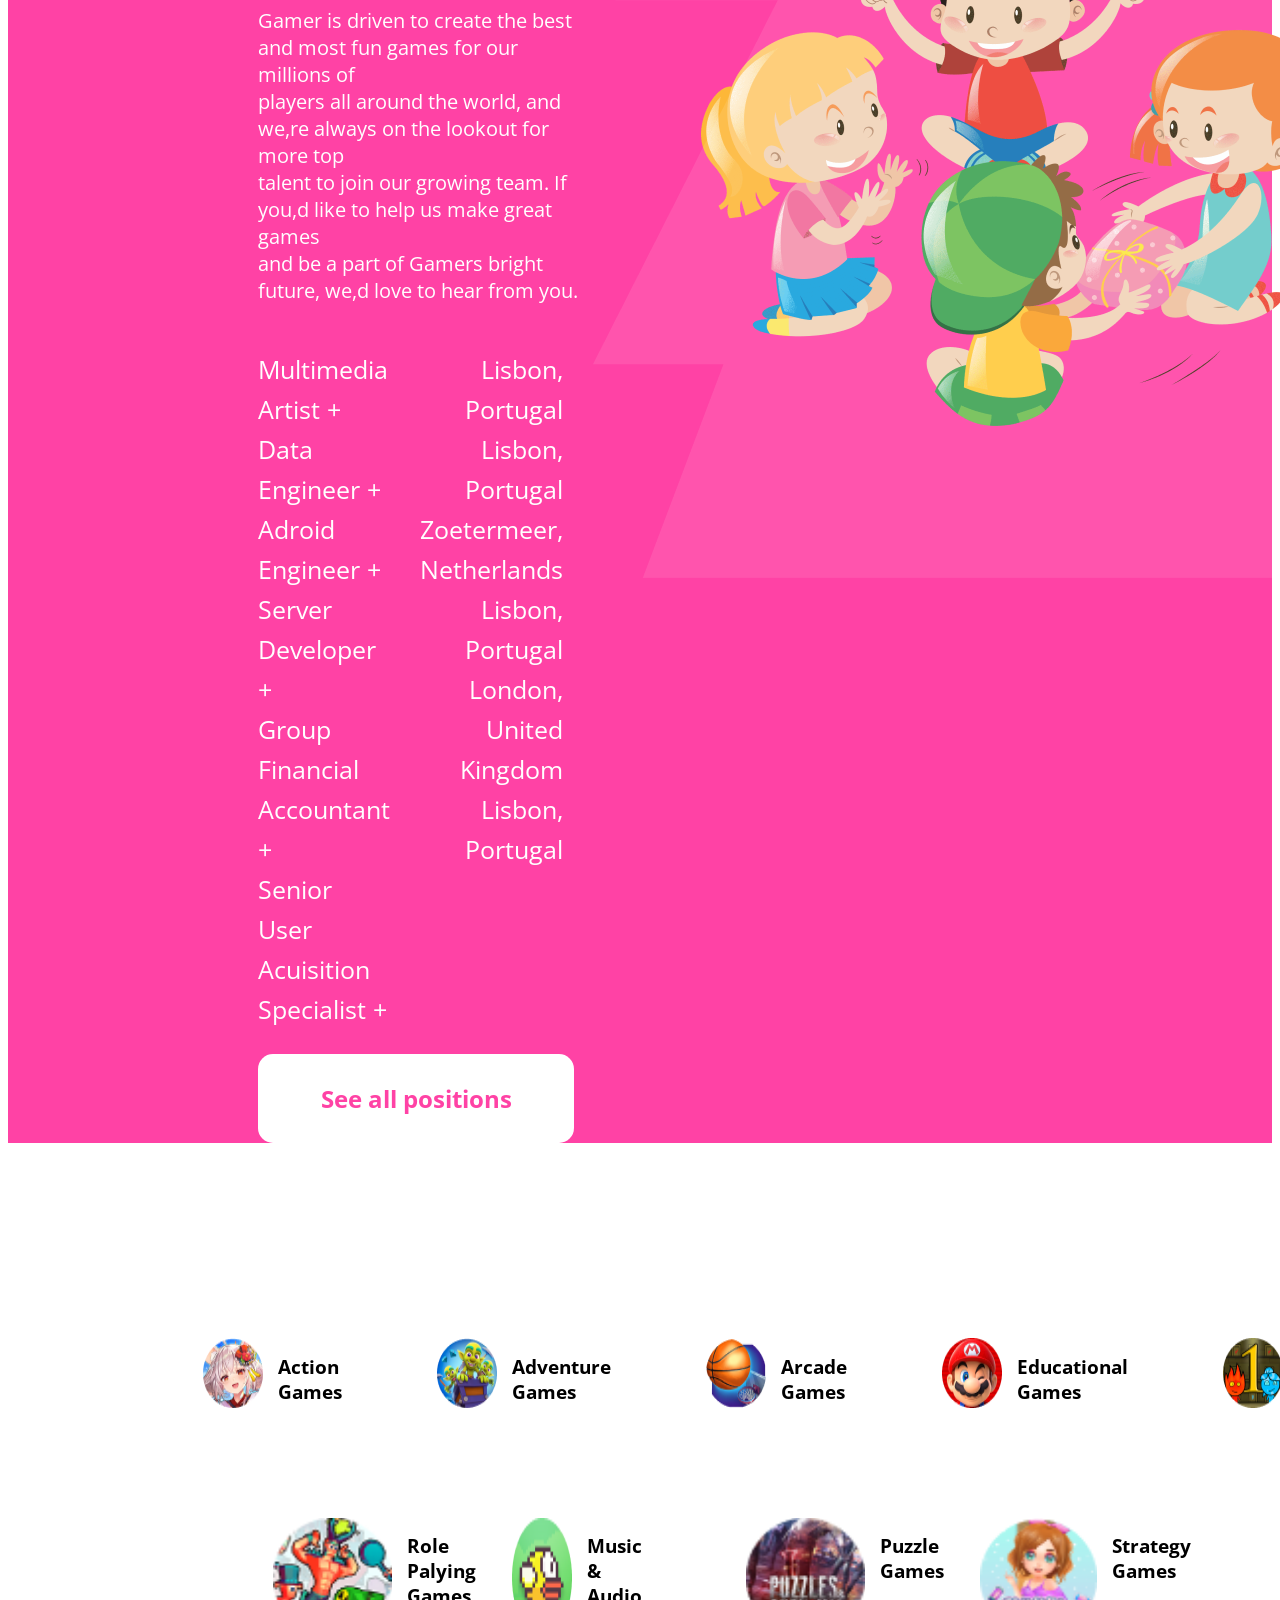
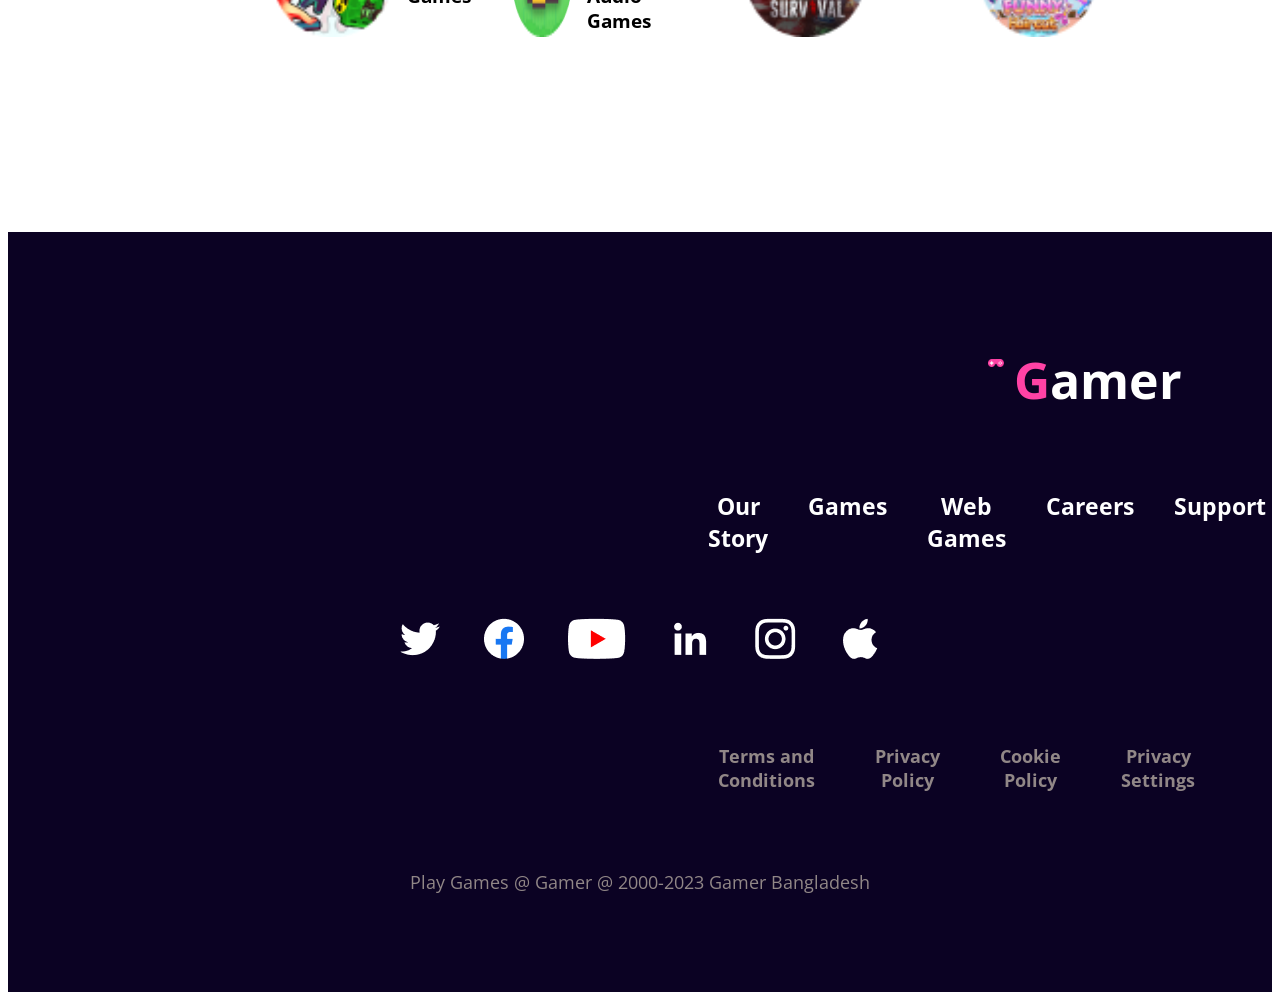
==== commit 8faa18a3: "commit" ====
--- a/index.html
+++ b/index.html
@@ -4,10 +4,10 @@
     <meta charset="UTF-8">
     <meta name="viewport" content="width=device-width, initial-scale=1.0">
     <title> Gamer website</title>
-    <link rel="stylesheet" href="gamer.css">
+    <link rel="stylesheet" href="style.css">
 </head>
 <body>
-     <header>
+      <header>
         <nav>
              <div class="gamer_logo">
                 <img src="images/Frame (3).png">
@@ -26,9 +26,9 @@
                 </ul>
              </div>
         </nav>
-    </header>
-      <main>
-     <section class="main_container">
+    </header> 
+       <main>
+      <section class="main_container">
             <div class="play_container">
           <div class="play_titles">
           <h2>Play Like The</h2>
@@ -56,7 +56,7 @@
         </div>
 <!-- 1st section 1st part  close-->
         
-        <div class="play_des">
+         <div class="play_des">
         <div> 
             <img src="images/pngwing 4.png">
         </div>
@@ -71,9 +71,9 @@
             <h2 dir="rtl">"unleash the gamer in everyone"</h2>
         </div>
         </div>
-        </section>
+        </section> 
 <!-- 1st section 2nd part close -->
-         <section>
+          <section>
           <div class="online">
              <h1>Online Games <span class="funny">Funny Videos</span></h1>
              <p>A Collection of Hilarious Videos to Brighten Your Day</p>
@@ -98,40 +98,40 @@
                 but you are still lit.</p>
           </div>
         </div>
-        </section> 
+        </section>
 <!-- second section done -->
-        <section class="main_3rd_section">
-    <div class="img_title">
-        <div class="img_title_info">
-            <h1 dir="rtl"><span class="Instantly">,Play Instantly</span><br>No Downloads<br>.No Installs</h1>
-            <p dir="rtl">Play games online for free without<br> downloading. Just click the Play button<br> 
-            .and play instantly in your browser</p>
-        </div>
-        <div>
+     <section class="instant">
+            <div class="instant_content">
+               <h1 dir="rtl"><span class="Instantly">,Play Instantly</span><br>No Downloads<br>.No Installs</h1>
+               <p dir="rtl">Play games online for free without<br> downloading. Just click the Play button<br> 
+               .and play instantly in your browser</p>
+            </div>
+        <div  class="instant_img">
             <img src="images/Rectangle 55.png" alt="">
-        </div>
+            <div class="position_img_1">
+                <img src="images/Rectangle 66.png" alt="">
+            </div>
+        </div>
+      </section>
+       
+        <!-- 1st part done of 3rd section -->
+    <section class="anytime">
+    <div class="anytime_img">
+          <img src="images/Rectangle 67.png">
+          <div class="position_img_2">
+            <img src="images/Rectangle 78.png" alt="">
+          </div>
     </div>
-        <div class="position_img_1">
-            <img src="images/Rectangle 66.png" alt="">
-        </div>
-        <!-- 1st part done of 3rd section -->
-    <div class="img_title">
-        <div>
-          <img src="images/Rectangle 67.png">
-        </div>
-        <div class="img_title_info">
-         <h1><span class="Instantly">Play Games</span> <br><span class="anywhere">Online</span> Anywhere,<br> Anytime!</h1>
-         <p>PC. dad’s phone, mom’s tablet, or your Chromebook,<br> 
+        <div class="anytime_contant">
+            <h1><span class="Instantly">Play Games</span> <br><span class="anywhere">Online</span> Anywhere,<br> Anytime!</h1>
+            <p>PC. dad’s phone, mom’s tablet, or your Chromebook,<br> 
             with Gamer you can play your favorite games online <br>
             for free, any time, anywhere , on any device.</p>
         </div>
-    </div>
-        <div class="position_img_2">
-            <img src="images/Rectangle 78.png" alt="">
-        </div>
+        
+       </section>
         <!-- 2nd part done of 3rd section -->
-       </section>
-     <section class=" main_fourth">
+      <section class=" main_fourth">
         <div class="careers">
         <div class="careers_info">
         <h1>Careers</h1>
@@ -175,7 +175,7 @@
         <div class="banner_img">
             <img src="images/Group 65.png" alt="">
         </div>
-       </section>
+       </section> 
        <!-- fourth section done -->
            <section>
             <div class="icons_container">
@@ -223,9 +223,9 @@
         </div>
         </section>
         <!-- fifth section done -->
-    </main>
+    </main> 
     <!-- Footer starting -->
-     <footer class="footer_container">
+      <footer class="footer_container">
         <div class="gamer_picture">
             <img src="images/Frame (3).png">
             <h1><span class="game_title">G</span>amer</h1>
@@ -255,6 +255,6 @@
          <div class="footer_nav">
          <p>Play Games @ Gamer @ 2000-2023 Gamer Bangladesh</p>
         </div>
-    </footer> 
+    </footer>  
 </body>
 </html>
--- a/style.css
+++ b/style.css
@@ -0,0 +1,638 @@
+@import url('https://fonts.googleapis.com/css2?family=Open+Sans:ital,wght@0,300..800;1,300..800&display=swap');
+*{
+    font-family:  "Open Sans", sans-serif;
+
+}
+ 
+ header{
+    background: #FFF;
+    box-shadow: 0px 4px 30px 0px rgba(0, 0, 0, 0.05);
+} 
+nav{
+    display: flex;
+    justify-content: space-around;
+    justify-items: center;
+}
+.gamer_logo{
+    display:flex;
+    text-align: center;
+    gap:20px;
+} 
+.gamer_logo img{
+    width:40%;
+    height:40%;
+    padding-top: 34px;
+}
+.gamer_logo h1{
+    font-size:40px;
+} 
+.game_title{
+    color:#FF42A5;
+}
+.nav_title ul li{
+        padding:10px;
+        list-style:none;
+}
+.nav_title ul li a{
+    text-decoration: none;
+    font-size: 25px;
+}
+.nav_title ul{
+    display:flex;
+    margin:20px;
+    padding:20px;
+    align-items: center;
+    
+}
+.menu_logo a{
+   display:flex;
+   align-items: center;
+   text-decoration: none;
+   font-size: 25px;
+}
+.menu_logo{
+    border:none;
+    border-radius: 9px;
+    background-color: rgb(11,2,35,0.19);
+    padding:10px;
+}
+
+/* header done */
+
+
+
+.play_titles h2{
+      font-size: 50px;
+}
+.play_titles h1{
+    font-size: 80px;
+    color:rgb(226, 43, 217);
+    line-height: 0.01px;
+}
+.banner_des {
+    display:flex;
+    
+}
+.banner_des p{
+    color: #6b6579;
+    font-size:24px;
+    line-height:20.09px;
+    padding-left:10px;
+}
+
+.bottom{
+    padding-top:40px;
+    margin:10px;
+}
+.btn_primary{
+    color:white;
+    background-color: #FF42A5;
+    border-radius: 15px;
+    font-size:21px;
+    padding:25px;
+}
+.btn_secondry{
+    color:white;
+    background-color:rgb(25, 224, 235);
+    border-radius: 15px;
+    font-size:21px;
+    padding:25px;
+}
+/* .play_titles{
+
+    background-image: url(images/Group 14.png);
+    background-size:cover;
+} */
+.main_container{
+    padding:66px 0px 88px 0px;
+}
+.play_container{
+    display: flex;
+    justify-content: space-around;
+}
+.play_des{
+    display:flex;
+    justify-content: space-around;
+    background-color: rgb(254, 254, 217);
+}
+.game_info h1{
+    font-size: 60px;
+    color:rgb(226, 43, 217);
+}
+.game_info p{
+    font-size:22px;
+    color: #6b6579;
+}
+.game_info h3{
+    font-size: 28px;
+    color: #6b6579;
+}
+.game_info h2{
+    font-size: 40px;
+    color:rgb(65, 59, 59);
+}
+/* .game_info .bottom{
+    padding-right:
+} */
+
+
+/* 1st section done */
+
+.funny{
+    color:rgb(226, 43, 217);
+}
+.online{
+    text-align: center;
+}
+.online h1{
+    font-size: 55px;
+    font-weight: 900px;
+    line-height: 0.01;
+}
+.online p{
+    font-size: 25px;
+    color: #6b6579;
+}
+.image_info p{
+    font-size:21px;
+    color: #504b5c;
+}
+ .image_info img{
+    padding:15px;
+} 
+.four_img{
+     display:flex;
+     padding-left:350px;
+     padding-bottom: 100px;
+}
+/* second section done */
+
+.instant, .anytime{
+    display: flex;
+    justify-content: space-around;
+    padding:100px;
+}
+.instant_content h1, .anytime_contant h1{
+      font-size: 60px;
+}
+.instant_content p, .anytime_contant p{
+    font-size: 30px;
+    color: #6b6579;
+} 
+.Instantly{
+        color:#FF42A5;
+}
+.instant_img, .anytime_img{
+    position:relative;
+    max-width:80%;
+}
+
+
+.position_img_1{
+    position:absolute;
+    left:-145px;
+    bottom:-63px;
+} 
+.position_img_2{
+    position:absolute;
+    bottom: -90px;
+    right:-92px;
+}
+.anywhere{
+    color:#f88bfb;
+}
+ 
+/* 3rd section done */
+
+
+.main_fourth{
+    color:#FFF;
+    background-color: #FF42A5;
+    display:flex;
+    justify-content: space-between;
+}
+.careers{
+   padding-left:250px;
+   padding-top:100px;
+}
+.careers_info h1{
+    font-size: 50px;
+}
+.careers_info p{
+    font-size: 20px;
+}
+.description_p{
+    display:flex;
+}
+.description_p p{
+    font-size: 25px;
+    line-height: 40px;
+    padding:0px 30px 0px 0px;
+}
+.see_all{
+    border-radius: 15px;
+    border:2px;
+    width:300px;
+    color:#FF42A5;
+    background-color: #FFF;
+    padding:8px;
+    text-align: center;
+
+}
+/* fourth section done */
+
+ .icons_container{
+    padding:120px;
+    margin:20px;
+} 
+.five_icons{
+    display:flex;
+}
+.four_icons{
+    display:flex;
+    padding-left:70px;
+}
+.icons_title{
+    display:flex;
+    padding:40px;
+    width:300px;
+}
+.icons_title h3{
+    padding-top: 12px;
+}
+.icons_title img{
+    padding:15px;
+}
+/* fifth section done */
+
+/* Footer start */
+.footer_container{
+    text-align: center;
+    background-color:#0B0223 ;
+    padding:80px;
+}
+
+
+.gamer_picture{
+    display:flex;
+    margin-left: 900px;
+}
+.gamer_picture h1{
+    color:#FFF;
+    font-size:50px;
+}
+.gamer_picture img{
+    width:8%;
+    height:8%;
+    padding-top:47px;
+    padding-right: 10px;
+}
+.footer_des{
+    display:flex;
+    margin-left: 600px;
+    color:#FFF;
+    font-size: 20px;
+}
+.footer_des h3{
+    padding:20px;
+}
+.terms{
+    display:flex;
+    margin-left: 600px;
+    
+}
+.terms h5{
+    padding:30px;
+    color:#918787;
+    font-size: 18px;
+}
+.social_icons img{
+    padding:20px;
+}
+.footer_nav{
+    color:#918787;
+    font-size: 18px;
+}
+
+
+
+
+@media screen and (max-width:576px){
+    nav, .nav_title ul{
+        flex-direction: column;
+    }
+    .play_container, .play_des, .main_fourth{
+        flex-direction: column;
+    }
+    .banner_img img, .play_des img{
+        max-width: 100%;
+    }
+    
+    .game_info h1{
+        font-size:20px;
+    }
+    .game_info p, .game_info h3, .game_info h2{
+        font-size: 15px;
+    }
+    .btn_primary, .btn_secondry{
+        font-size:10px;
+        padding:5px;
+    }
+.gamer_logo img{
+    width:20%;
+    padding-top: 45px;
+}
+.gamer_logo{
+    margin-left: 85px;
+}
+.menu_logo a {
+        font-size:10px;
+}
+.play_titles h2{
+        font-size: 20px;
+}
+.play_titles h1{
+      font-size: 25px;
+}
+.play_titles, .game_info{
+    text-align: center;
+}
+.banner_des{
+    margin-left: 100px;
+}
+.banner_des p{
+    font-size:10px;
+    padding-left:0px;
+}
+.four_img{
+    flex-direction: column;
+    padding-left: 0px;
+    padding-bottom:0px;
+}
+.main_container{
+    padding:0px 0px 0px 0px;
+}
+.online h1{
+    font-size: 25px;
+    font-weight: 100;
+}
+.online p, .image_info p{
+    font-size:15px;
+    text-align: center;
+}
+.image_info img{
+    padding:opx;
+    
+} 
+.see_all h2{
+    font-size: 10px;
+}
+.instant, .anytime{
+    flex-direction: column;
+    padding:0px;
+    text-align: center;
+}
+.instant_content h1, .anytime_contant h1{
+      font-size: 20px;
+}
+.instant_content p, .anytime_contant p{
+    font-size: 15px;
+} 
+.instant_img img, .anytime_img img{
+    width:100%;
+    padding-bottom: 100px;
+    margin:25px;
+}
+
+.position_img_1 img{
+    width:40%;
+}
+.position_img_2 img{
+    width:40%;
+}
+.careers{
+    padding-left: 5px;
+    padding-top: 5px;
+}
+.careers_info p{
+    font-size: 20px;
+}
+.description_p p{
+    font-size: 15px;
+}
+.see_all{
+    width:130px;
+}
+.icons_container{
+    padding:5px;
+    margin:5px;
+}
+ 
+.icons_title{
+    padding:5px;
+    width:80px;
+}
+.icons_title h3{
+    font-size:8px;
+}
+.four_icons{
+    padding-left: 0px;
+}
+.icons_title img{
+    padding:0px;
+    width:20px;
+}
+.gamer_picture{
+    margin-left: 40px;
+}
+.gamer_picture h1{
+    font-size: 30px;
+}
+.gamer_picture img{
+    width:60px;
+    padding-top: 30px;
+}
+.footer_des h3{
+    padding:2px;
+    font-size: 12px;
+    /* width:100px; */
+}
+.footer_des, .terms{
+    margin-left: 0px; 
+}
+.terms h5{
+    padding:10px;
+    font-size: 10px;
+}
+.footer_nav p{
+    font-size: 14px;
+}
+.footer_container{
+    padding:30px;
+}
+}
+
+
+@media screen and (min-width:577px) and (max-width:992px) {
+    nav, .nav_title ul{
+        flex-direction: column;
+    }
+    .play_container, .play_des, .main_fourth{
+        flex-direction: column;
+    }
+    .banner_img img, .play_des img{
+        max-width: 100%;
+    }
+    
+    .game_info h1{
+        font-size:50px;
+    }
+    .game_info p, .game_info h3, .game_info h2{
+        font-size: 25px;
+    }
+    .btn_primary, .btn_secondry{
+        font-size:26px;
+        padding:5px;
+    }
+.gamer_logo img{
+    width:20%;
+    padding-top: 35px;
+}
+.gamer_logo{
+    margin-left: 230px;
+}
+.menu_logo a {
+        font-size:25px;
+}
+.play_titles h2{
+        font-size: 40px;
+}
+.play_titles h1{
+      font-size: 54px;
+}
+.play_titles, .game_info{
+    text-align: center;
+}
+.banner_des{
+    margin-left: 170px;
+}
+.banner_des p{
+    font-size:20px;
+    padding-left:0px;
+}
+.four_img{
+        display:flex;
+        padding-left:0px;
+        padding-bottom: 10px;
+}
+.main_container{
+    padding:0px 0px 0px 0px;
+}
+.online h1{
+    font-size: 35px;
+    font-weight: 100;
+}
+.online p, .image_info p{
+    font-size:20px;
+    text-align: center;
+}
+.image_info img{
+    padding:0px;
+    width:80%;
+} 
+.see_all h2{
+    font-size: 20px;
+}
+.instant, .anytime{
+    flex-direction: column;
+    padding:0px;
+    text-align: center;
+}
+.instant_content h1, .anytime_contant h1{
+      font-size: 35px;
+}
+.instant_content p, .anytime_contant p{
+    font-size: 25px;
+} 
+.instant_img img, .anytime_img img{
+    width:90%;
+    padding-bottom: 100px;
+    margin:25px;
+}
+
+.position_img_1 img{
+    width:55%;
+}
+.position_img_2 img{
+    width:55%;
+}
+
+
+.careers{
+    padding-left: 15px;
+    padding-top: 15px;
+}
+.careers_info p{
+    font-size: 19px;
+}
+.description_p p{
+    font-size: 15px;
+}
+.see_all{
+    width:220px;
+}
+.icons_container{
+    padding:56px;
+    margin:5px;
+}
+ 
+.icons_title{
+    padding:5px;
+    width:80px;
+}
+.icons_title h3{
+    font-size:8px;
+}
+.four_icons{
+    padding-left: 56px;
+}
+.five_icons{
+    padding-left: 20px;
+}
+.icons_title img{
+    padding:0px;
+    width:20px;
+}
+.gamer_picture{
+    margin-left: 230px;
+}
+.gamer_picture h1{
+    font-size: 30px;
+}
+.gamer_picture img{
+    width:60px;
+    padding-top: 30px;
+}
+.footer_des h3{
+    padding:12px;
+    font-size: 18px;
+    /* width:100px; */
+}
+.footer_des, .terms{
+    margin-left: 0px; 
+}
+.terms h5{
+    padding:10px;
+    font-size: 20px;
+}
+.footer_nav p{
+    font-size: 20px;
+}
+.footer_container{
+    padding:30px;
+}
+    
+
+
+
+}
